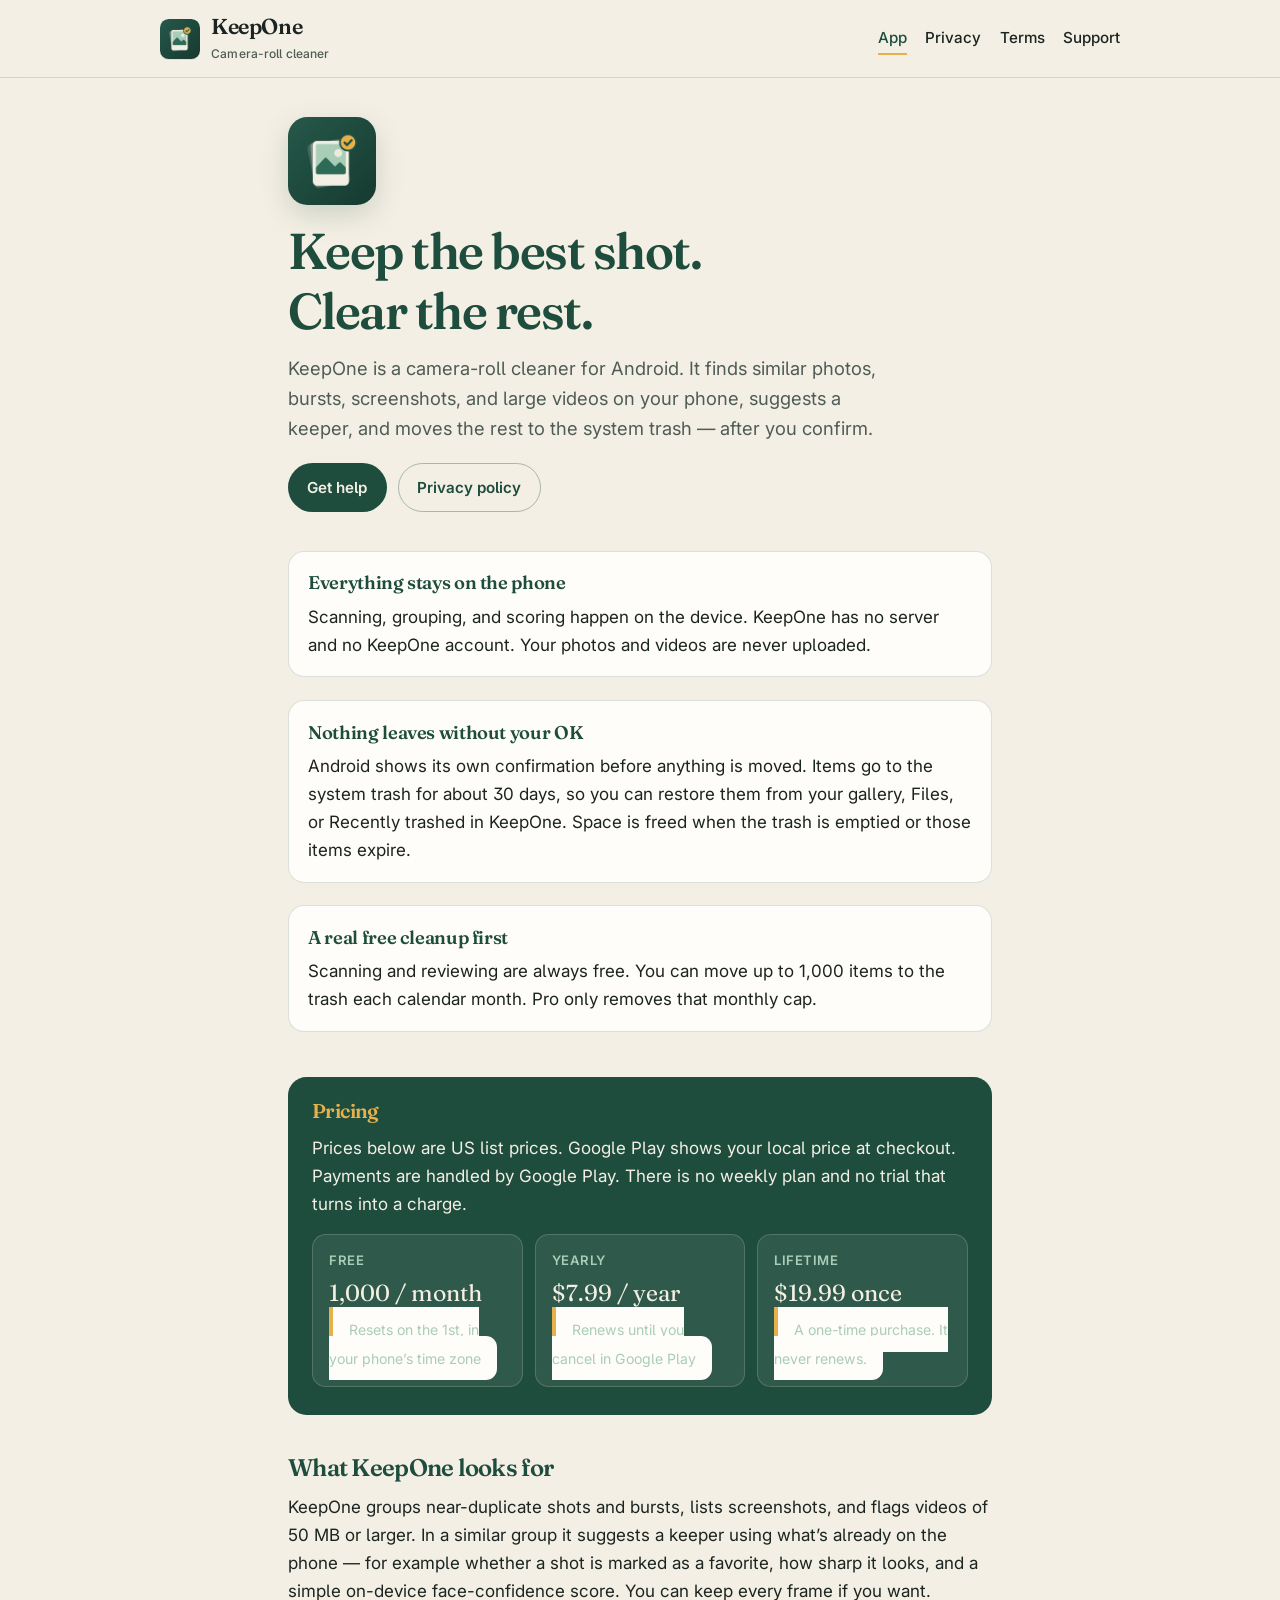
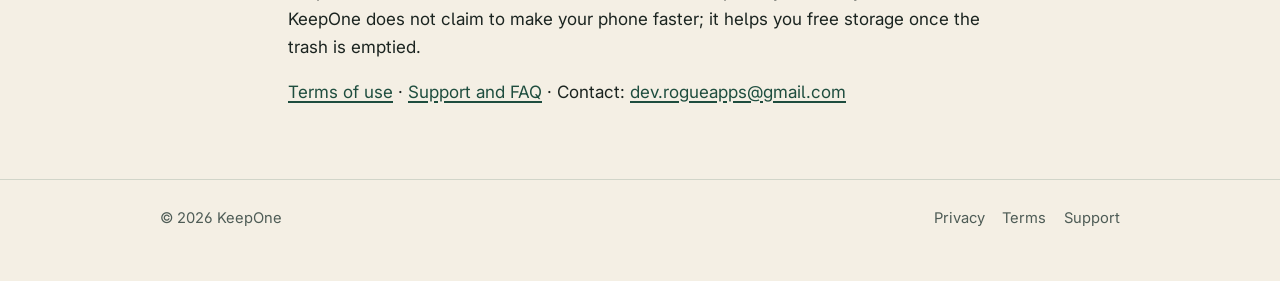
==== index.html @ 6fa1e662 "Publish KeepOne privacy, terms, and support pages." ====
<!DOCTYPE html>
<html lang="en-US">
<head>
  <meta charset="utf-8">
  <meta name="viewport" content="width=device-width, initial-scale=1">
  <title>KeepOne — keep the best shot, clear the rest</title>
  <meta name="description" content="KeepOne is a camera-roll cleaner for Android. It finds similar photos, bursts, screenshots, and large videos on your phone. Photos never leave the device.">
  <link rel="icon" href="favicon.ico" sizes="any">
  <link rel="icon" type="image/png" sizes="32x32" href="favicon-32.png">
  <link rel="apple-touch-icon" href="apple-touch-icon.png">
  <link rel="stylesheet" href="styles.css">
</head>
<body>
  <a class="skip" href="#main">Skip to content</a>
  <header class="site-header">
    <div class="header-inner">
      <a class="brand" href="index.html">
        <img src="icon-192.png" width="40" height="40" alt="">
        <span><span class="brand-name">KeepOne</span><span class="brand-tag">Camera-roll cleaner</span></span>
      </a>
      <nav aria-label="Site">
        <a href="index.html" aria-current="page">App</a>
        <a href="privacy.html">Privacy</a>
        <a href="terms.html">Terms</a>
        <a href="support.html">Support</a>
      </nav>
    </div>
  </header>

  <main id="main">
    <div class="wrap">
      <section class="hero">
        <img class="hero-icon" src="icon-192.png" width="88" height="88" alt="KeepOne icon: a stack of photos with a gold check on the front one">
        <div>
          <h1>Keep the best shot. Clear the rest.</h1>
          <p class="lede">KeepOne is a camera-roll cleaner for Android. It finds similar photos, bursts, screenshots, and large videos on your phone, suggests a keeper, and moves the rest to the system trash — after you confirm.</p>
          <div class="actions">
            <a class="btn btn-primary" href="support.html">Get help</a>
            <a class="btn btn-ghost" href="privacy.html">Privacy policy</a>
          </div>
        </div>
      </section>

      <ul class="points">
        <li>
          <strong>Everything stays on the phone</strong>
          <p>Scanning, grouping, and scoring happen on the device. KeepOne has no server and no KeepOne account. Your photos and videos are never uploaded.</p>
        </li>
        <li>
          <strong>Nothing leaves without your OK</strong>
          <p>Android shows its own confirmation before anything is moved. Items go to the system trash for about 30 days, so you can restore them from your gallery, Files, or Recently trashed in KeepOne. Space is freed when the trash is emptied or those items expire.</p>
        </li>
        <li>
          <strong>A real free cleanup first</strong>
          <p>Scanning and reviewing are always free. You can move up to 1,000 items to the trash each calendar month. Pro only removes that monthly cap.</p>
        </li>
      </ul>

      <section class="panel" aria-labelledby="pricing">
        <h2 id="pricing">Pricing</h2>
        <p>Prices below are US list prices. Google Play shows your local price at checkout. Payments are handled by Google Play. There is no weekly plan and no trial that turns into a charge.</p>
        <div class="prices">
          <div class="price">
            <span class="label">Free</span>
            <span class="amount">1,000 / month</span>
            <span class="note">Resets on the 1st, in your phone’s time zone</span>
          </div>
          <div class="price">
            <span class="label">Yearly</span>
            <span class="amount">$7.99 / year</span>
            <span class="note">Renews until you cancel in Google Play</span>
          </div>
          <div class="price">
            <span class="label">Lifetime</span>
            <span class="amount">$19.99 once</span>
            <span class="note">A one-time purchase. It never renews.</span>
          </div>
        </div>
      </section>

      <h2>What KeepOne looks for</h2>
      <p>KeepOne groups near-duplicate shots and bursts, lists screenshots, and flags videos of 50&nbsp;MB or larger. In a similar group it suggests a keeper using what’s already on the phone — for example whether a shot is marked as a favorite, how sharp it looks, and a simple on-device face-confidence score. You can keep every frame if you want. KeepOne does not claim to make your phone faster; it helps you free storage once the trash is emptied.</p>

      <p><a href="terms.html">Terms of use</a> · <a href="support.html">Support and FAQ</a> · Contact: <a href="mailto:dev.rogueapps@gmail.com">dev.rogueapps@gmail.com</a></p>
    </div>
  </main>

  <footer class="site-footer">
    <div class="footer-inner">
      <p>© 2026 KeepOne</p>
      <div class="footer-links">
        <a href="privacy.html">Privacy</a>
        <a href="terms.html">Terms</a>
        <a href="support.html">Support</a>
      </div>
    </div>
  </footer>
</body>
</html>
---- styles.css ----
@font-face {
  font-family: "Fraunces";
  src: url("fonts/fraunces.woff") format("woff");
  font-weight: 100 900;
  font-style: normal;
  font-display: swap;
}
@font-face {
  font-family: "Inter";
  src: url("fonts/inter.woff") format("woff");
  font-weight: 100 900;
  font-style: normal;
  font-display: swap;
}

:root {
  --evergreen: #1E4D3E;
  --honey: #E8B04B;
  --cream: #F4EFE4;
  --ink: #1B2420;
  --sage: #A9CDB6;
  --leaf: #3A8F5F;
  --paper: #fffdf9;
  --muted: #4e5c56;
  --line: rgba(30, 77, 62, 0.16);
  --focus: #1E4D3E;
  color-scheme: light;
}

*,
*::before,
*::after { box-sizing: border-box; }

html { scroll-behavior: smooth; }

body {
  margin: 0;
  background: var(--cream);
  color: var(--ink);
  font-family: Inter, "Segoe UI", system-ui, sans-serif;
  font-size: 1.0625rem;
  line-height: 1.65;
  font-feature-settings: "ss01", "cv05";
}

.skip {
  position: absolute;
  left: 1rem;
  top: -4rem;
  background: var(--evergreen);
  color: var(--cream);
  padding: 0.5rem 0.9rem;
  border-radius: 0.4rem;
  z-index: 20;
}
.skip:focus { top: 1rem; }

a {
  color: var(--evergreen);
  text-underline-offset: 0.18em;
  text-decoration-thickness: 1.5px;
}
a:hover { color: #16382d; }
a:focus-visible,
button:focus-visible {
  outline: 3px solid var(--honey);
  outline-offset: 3px;
}

.site-header {
  border-bottom: 1px solid var(--line);
  background: rgba(244, 239, 228, 0.92);
  backdrop-filter: blur(10px);
  position: sticky;
  top: 0;
  z-index: 10;
}
.header-inner,
.footer-inner,
.wrap {
  width: min(44rem, calc(100% - 2.4rem));
  margin: 0 auto;
}
.header-inner {
  width: min(60rem, calc(100% - 2.4rem));
  display: flex;
  align-items: center;
  justify-content: space-between;
  gap: 1rem;
  padding: 0.85rem 0;
  flex-wrap: wrap;
}
.brand {
  display: flex;
  align-items: center;
  gap: 0.7rem;
  text-decoration: none;
  color: var(--ink);
}
.brand img {
  width: 2.5rem;
  height: 2.5rem;
  border-radius: 22%;
  box-shadow: 0 1px 0 rgba(27, 36, 32, 0.08);
}
.brand-name {
  font-family: Fraunces, Georgia, serif;
  font-weight: 600;
  font-size: 1.35rem;
  letter-spacing: -0.02em;
  line-height: 1;
}
.brand-tag {
  display: block;
  font-family: Inter, sans-serif;
  font-size: 0.75rem;
  font-weight: 500;
  color: var(--muted);
  margin-top: 0.15rem;
  letter-spacing: 0.01em;
}
nav {
  display: flex;
  gap: 0.2rem 1.15rem;
  flex-wrap: wrap;
}
nav a {
  text-decoration: none;
  font-weight: 500;
  font-size: 0.95rem;
  color: var(--ink);
  padding: 0.2rem 0;
  border-bottom: 2px solid transparent;
}
nav a:hover { color: var(--evergreen); }
nav a[aria-current="page"] {
  color: var(--evergreen);
  border-bottom-color: var(--honey);
}

main { padding: 2.4rem 0 3.6rem; }

.hero {
  display: grid;
  justify-items: start;
  gap: 1.1rem;
  margin-bottom: 2.4rem;
}
.hero img.hero-icon {
  width: 5.5rem;
  height: 5.5rem;
  border-radius: 22%;
  box-shadow: 0 10px 28px rgba(30, 77, 62, 0.18);
}
h1, h2, h3 {
  font-family: Fraunces, Georgia, serif;
  font-weight: 600;
  letter-spacing: -0.03em;
  line-height: 1.18;
  color: var(--evergreen);
}
h1 {
  font-size: clamp(2.15rem, 5vw, 3.15rem);
  margin: 0 0 0.7rem;
  max-width: 14ch;
}
h1.page-title { max-width: none; font-size: clamp(1.9rem, 4vw, 2.5rem); }
.lede {
  font-size: 1.15rem;
  color: var(--muted);
  margin: 0 0 1.2rem;
  max-width: 38rem;
}
.meta {
  color: var(--muted);
  font-size: 0.92rem;
  margin: 0 0 2rem;
}

.actions { display: flex; flex-wrap: wrap; gap: 0.7rem; }
.btn {
  display: inline-flex;
  align-items: center;
  justify-content: center;
  padding: 0.7rem 1.15rem;
  border-radius: 999px;
  font-weight: 600;
  font-size: 0.95rem;
  text-decoration: none;
  border: 1.5px solid transparent;
}
.btn-primary {
  background: var(--evergreen);
  color: var(--cream);
}
.btn-primary:hover { background: #16382d; color: var(--cream); }
.btn-ghost {
  background: transparent;
  color: var(--evergreen);
  border-color: rgba(30, 77, 62, 0.35);
}
.btn-ghost:hover { background: rgba(30, 77, 62, 0.06); color: var(--evergreen); }

.points {
  list-style: none;
  margin: 0 0 2.4rem;
  padding: 0;
  display: grid;
  gap: 1rem;
}
.points li {
  background: var(--paper);
  border: 1px solid var(--line);
  border-radius: 1rem;
  padding: 1.05rem 1.2rem 1.1rem;
}
.points strong {
  display: block;
  font-family: Fraunces, Georgia, serif;
  font-size: 1.15rem;
  font-weight: 600;
  color: var(--evergreen);
  margin-bottom: 0.25rem;
  letter-spacing: -0.02em;
}
.points p { margin: 0; color: var(--ink); }

.panel {
  background: var(--evergreen);
  color: var(--cream);
  border-radius: 1.15rem;
  padding: 1.4rem 1.5rem 1.5rem;
  margin: 0 0 2.4rem;
}
.panel h2 { color: var(--honey); margin: 0 0 0.7rem; font-size: 1.25rem; }
.panel p, .panel li { color: var(--cream); }
.panel p { margin: 0 0 0.7rem; }
.panel p:last-child { margin-bottom: 0; }
.panel a { color: var(--honey); }
.prices {
  display: grid;
  grid-template-columns: 1fr;
  gap: 0.75rem;
  margin: 1rem 0 0.3rem;
}
@media (min-width: 36rem) {
  .prices { grid-template-columns: 1fr 1fr 1fr; }
}
.price {
  background: rgba(244, 239, 228, 0.08);
  border: 1px solid rgba(244, 239, 228, 0.18);
  border-radius: 0.85rem;
  padding: 0.9rem 1rem;
}
.price .label { display: block; font-size: 0.82rem; letter-spacing: 0.04em; text-transform: uppercase; color: var(--sage); font-weight: 600; }
.price .amount {
  font-family: Fraunces, Georgia, serif;
  font-size: 1.45rem;
  display: block;
  margin: 0.15rem 0 0.2rem;
}
.price .note { font-size: 0.88rem; color: var(--sage); }

h2 { font-size: 1.5rem; margin: 2.2rem 0 0.7rem; }
h3 { font-size: 1.15rem; margin: 1.5rem 0 0.4rem; color: var(--ink); }
p { margin: 0 0 1rem; }
ul, ol { margin: 0 0 1rem; padding-left: 1.2rem; }
li { margin: 0 0 0.4rem; }
li > ul, li > ol { margin-top: 0.35rem; margin-bottom: 0.35rem; }

.toc {
  background: var(--paper);
  border: 1px solid var(--line);
  border-radius: 1rem;
  padding: 1rem 1.2rem;
  margin: 0 0 2rem;
}
.toc p { margin: 0 0 0.4rem; font-weight: 600; font-size: 0.92rem; }
.toc ol { margin: 0; padding-left: 1.15rem; }
.toc a { text-decoration: none; }
.toc a:hover { text-decoration: underline; }

.placeholder {
  display: inline-block;
  font-family: ui-monospace, "SF Mono", Menlo, Consolas, monospace;
  font-size: 0.92em;
  font-weight: 600;
  background: #fff4d4;
  color: #5a3d00;
  border: 1px dashed #c9921c;
  border-radius: 0.35rem;
  padding: 0.05rem 0.4rem;
  letter-spacing: 0.02em;
}
.note {
  background: var(--paper);
  border-left: 4px solid var(--honey);
  padding: 0.85rem 1rem;
  border-radius: 0 0.7rem 0.7rem 0;
  margin: 0 0 1.2rem;
}
.note p:last-child { margin-bottom: 0; }

details {
  background: var(--paper);
  border: 1px solid var(--line);
  border-radius: 0.85rem;
  padding: 0.85rem 1.05rem;
  margin: 0 0 0.65rem;
}
details[open] { padding-bottom: 0.2rem; }
summary {
  cursor: pointer;
  font-weight: 600;
  color: var(--evergreen);
  list-style: none;
}
summary::-webkit-details-marker { display: none; }
summary::before {
  content: "";
  display: inline-block;
  width: 0.45rem;
  height: 0.45rem;
  border-right: 2px solid var(--honey);
  border-bottom: 2px solid var(--honey);
  transform: rotate(-45deg);
  margin-right: 0.65rem;
  position: relative;
  top: -0.1rem;
}
details[open] summary::before { transform: rotate(45deg); top: -0.15rem; }
details p:last-of-type { margin-bottom: 0.5rem; }

.site-footer {
  border-top: 1px solid var(--line);
  padding: 1.6rem 0 2.2rem;
  color: var(--muted);
  font-size: 0.92rem;
}
.footer-inner {
  width: min(60rem, calc(100% - 2.4rem));
  display: flex;
  flex-wrap: wrap;
  gap: 0.6rem 1.2rem;
  justify-content: space-between;
  align-items: baseline;
}
.footer-links { display: flex; flex-wrap: wrap; gap: 0.8rem 1.1rem; }
.footer-links a { color: var(--muted); text-decoration: none; }
.footer-links a:hover { color: var(--evergreen); text-decoration: underline; }

@media (prefers-reduced-motion: reduce) {
  html { scroll-behavior: auto; }
}
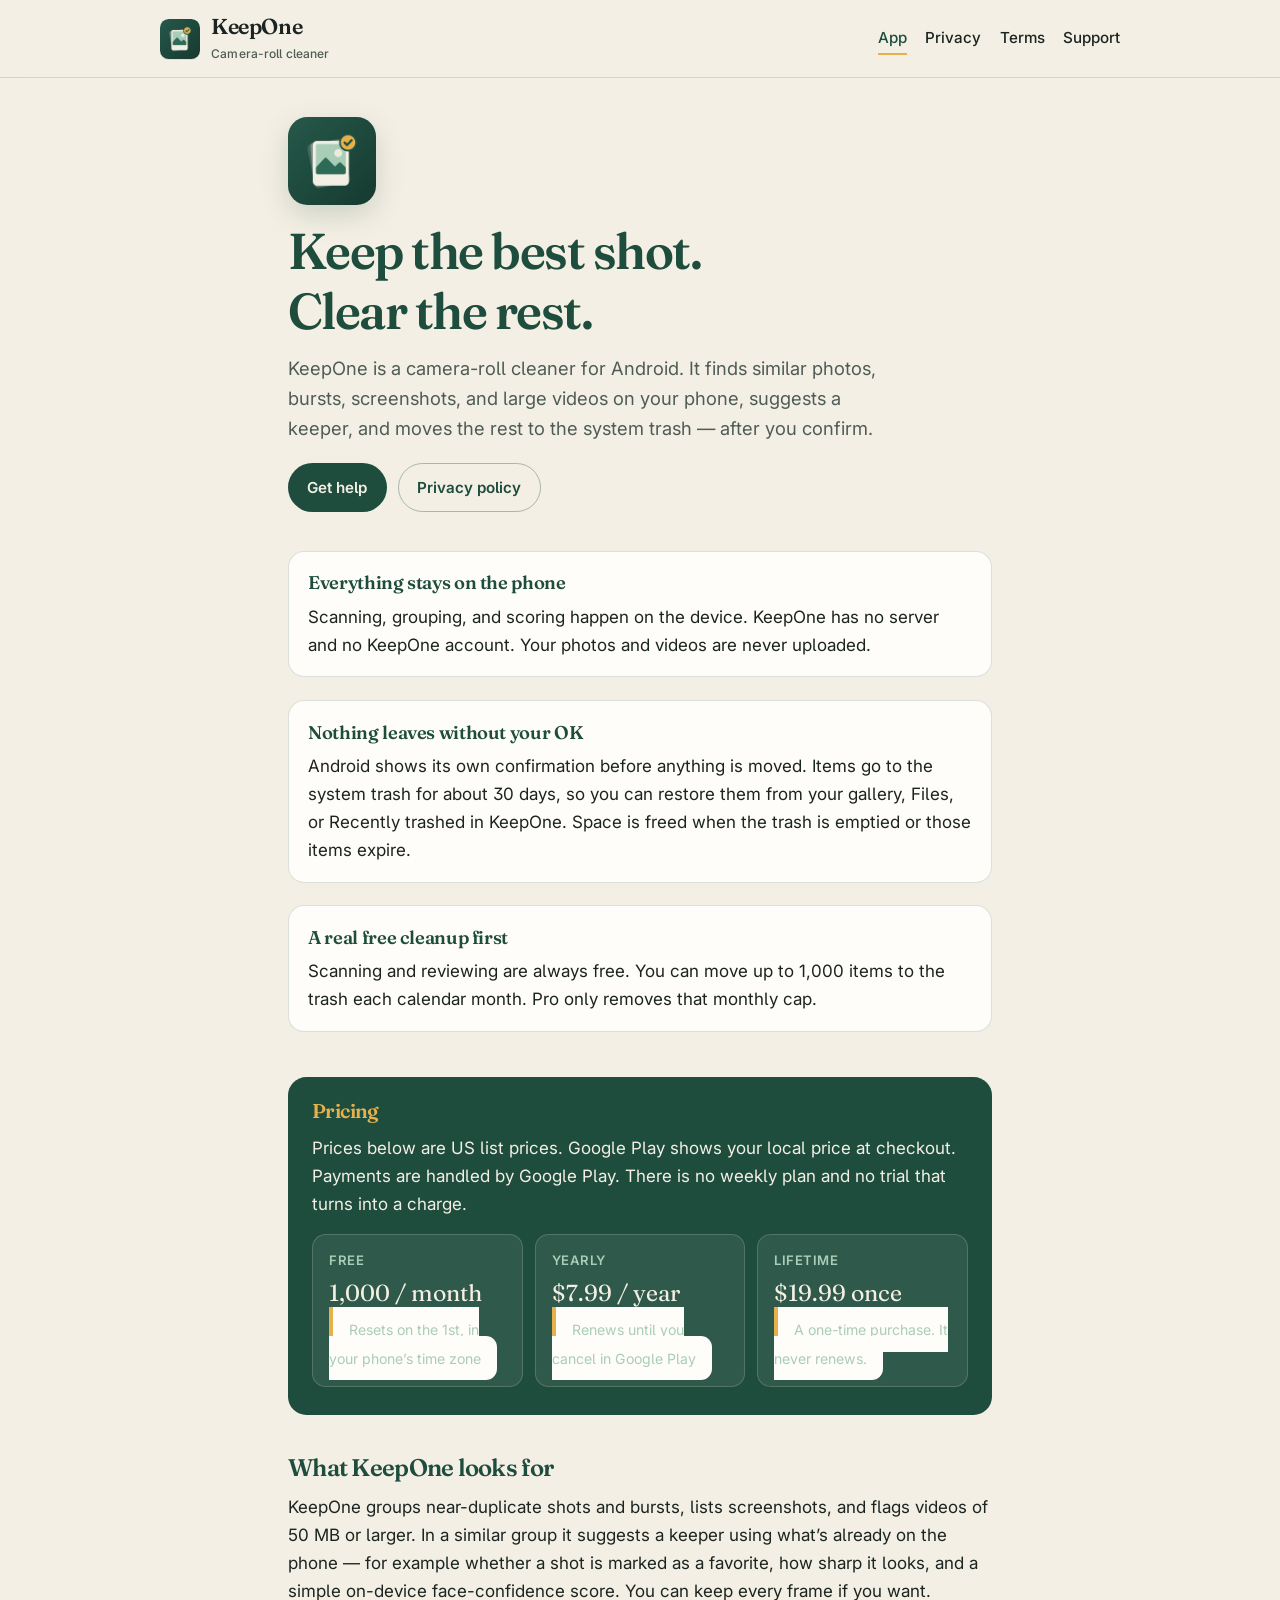
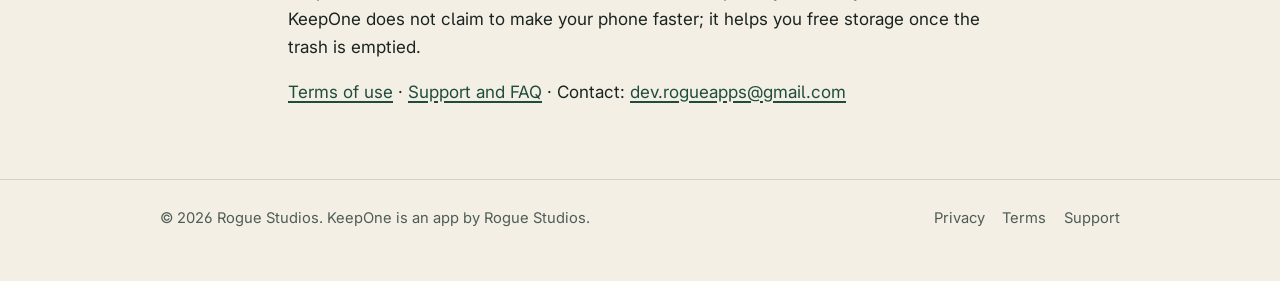
==== commit b60ae80e: "Name Rogue Studios as developer" ====
--- a/index.html
+++ b/index.html
@@ -87,7 +87,7 @@
 
   <footer class="site-footer">
     <div class="footer-inner">
-      <p>© 2026 KeepOne</p>
+      <p>© 2026 Rogue Studios. KeepOne is an app by Rogue Studios.</p>
       <div class="footer-links">
         <a href="privacy.html">Privacy</a>
         <a href="terms.html">Terms</a>
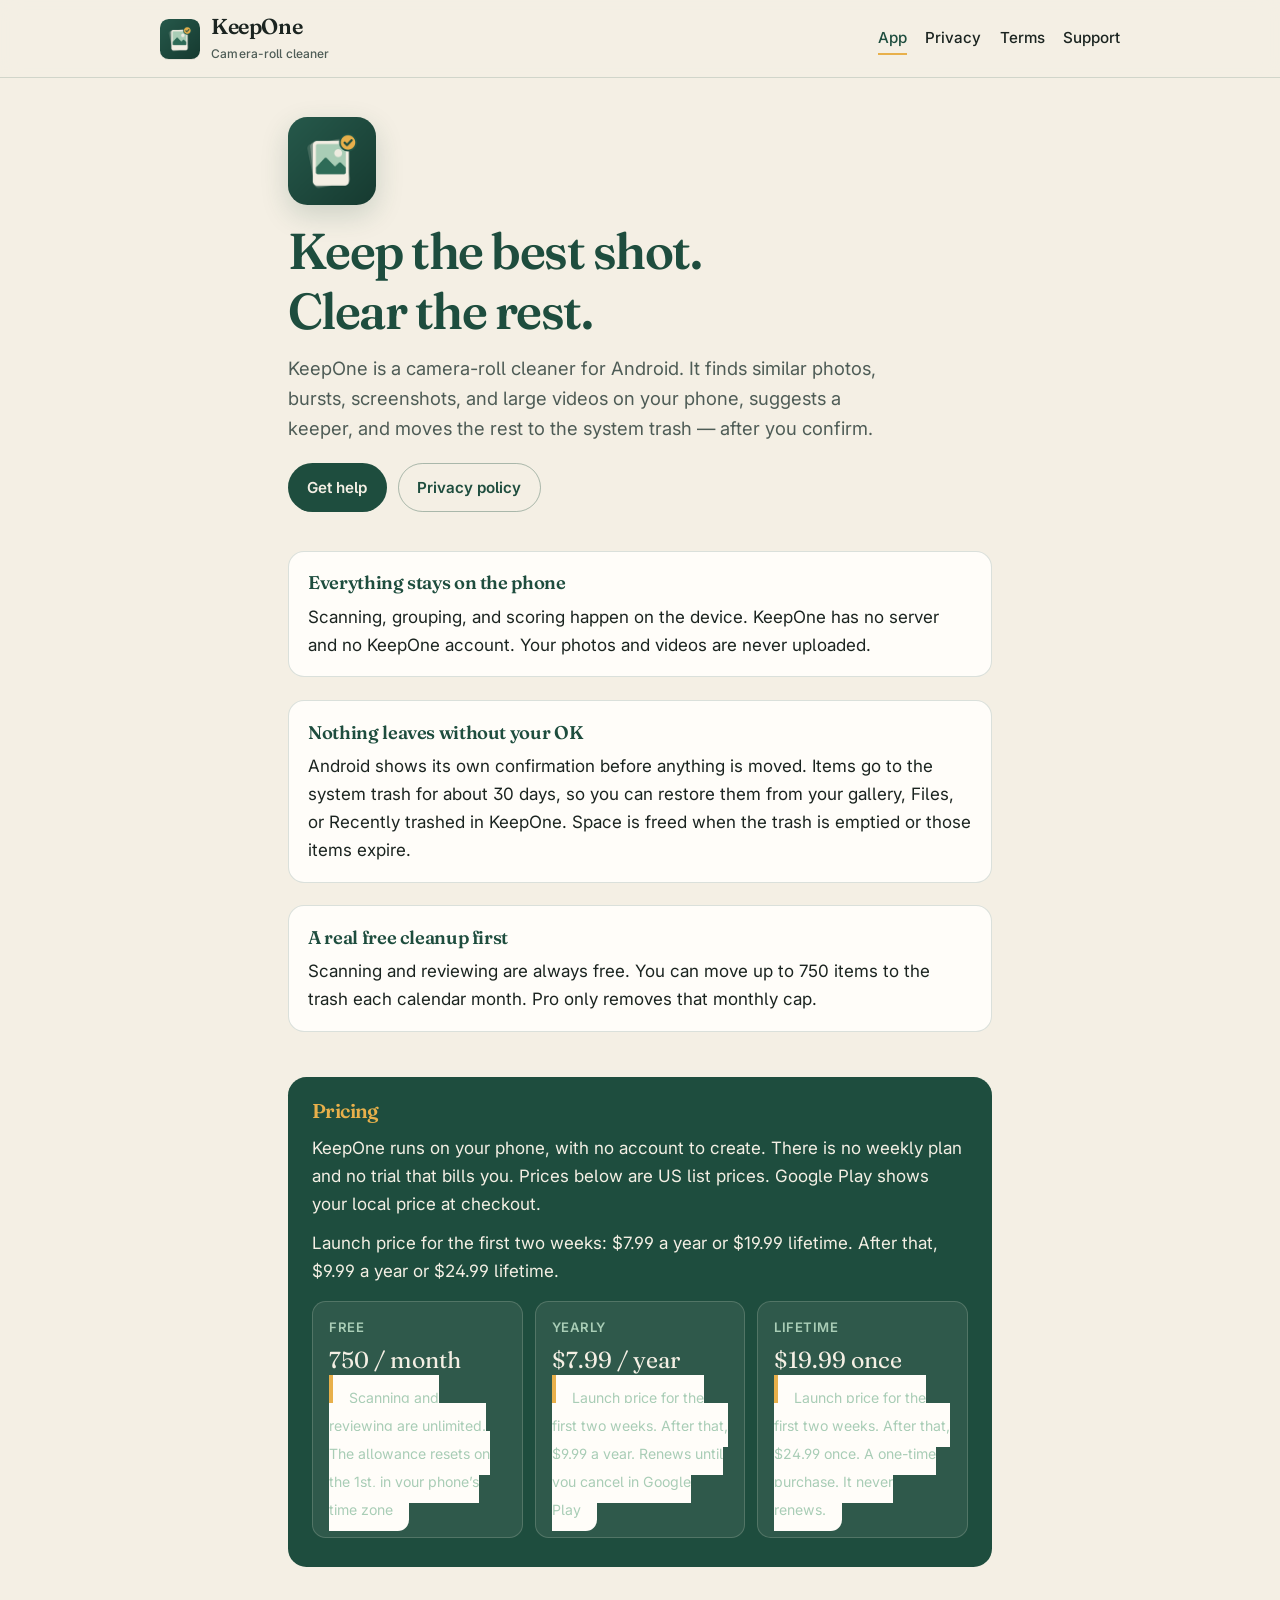
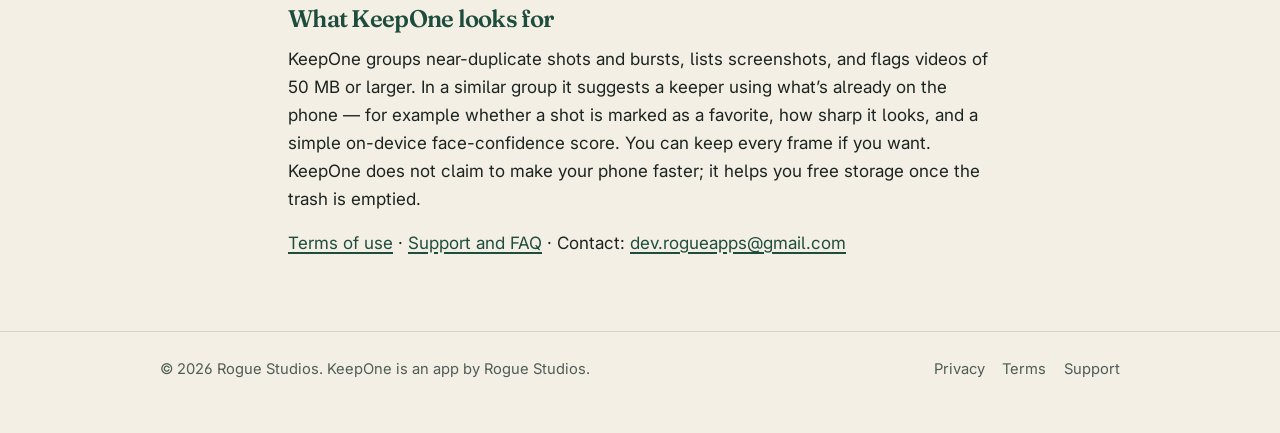
==== commit 12183fa2: "Update pricing: 750 free items, two-week launch sale." ====
--- a/index.html
+++ b/index.html
@@ -52,28 +52,29 @@
         </li>
         <li>
           <strong>A real free cleanup first</strong>
-          <p>Scanning and reviewing are always free. You can move up to 1,000 items to the trash each calendar month. Pro only removes that monthly cap.</p>
+          <p>Scanning and reviewing are always free. You can move up to 750 items to the trash each calendar month. Pro only removes that monthly cap.</p>
         </li>
       </ul>
 
       <section class="panel" aria-labelledby="pricing">
         <h2 id="pricing">Pricing</h2>
-        <p>Prices below are US list prices. Google Play shows your local price at checkout. Payments are handled by Google Play. There is no weekly plan and no trial that turns into a charge.</p>
+        <p>KeepOne runs on your phone, with no account to create. There is no weekly plan and no trial that bills you. Prices below are US list prices. Google Play shows your local price at checkout.</p>
+        <p>Launch price for the first two weeks: $7.99 a year or $19.99 lifetime. After that, $9.99 a year or $24.99 lifetime.</p>
         <div class="prices">
           <div class="price">
             <span class="label">Free</span>
-            <span class="amount">1,000 / month</span>
-            <span class="note">Resets on the 1st, in your phone’s time zone</span>
+            <span class="amount">750 / month</span>
+            <span class="note">Scanning and reviewing are unlimited. The allowance resets on the 1st, in your phone’s time zone</span>
           </div>
           <div class="price">
             <span class="label">Yearly</span>
             <span class="amount">$7.99 / year</span>
-            <span class="note">Renews until you cancel in Google Play</span>
+            <span class="note">Launch price for the first two weeks. After that, $9.99 a year. Renews until you cancel in Google Play</span>
           </div>
           <div class="price">
             <span class="label">Lifetime</span>
             <span class="amount">$19.99 once</span>
-            <span class="note">A one-time purchase. It never renews.</span>
+            <span class="note">Launch price for the first two weeks. After that, $24.99 once. A one-time purchase. It never renews.</span>
           </div>
         </div>
       </section>
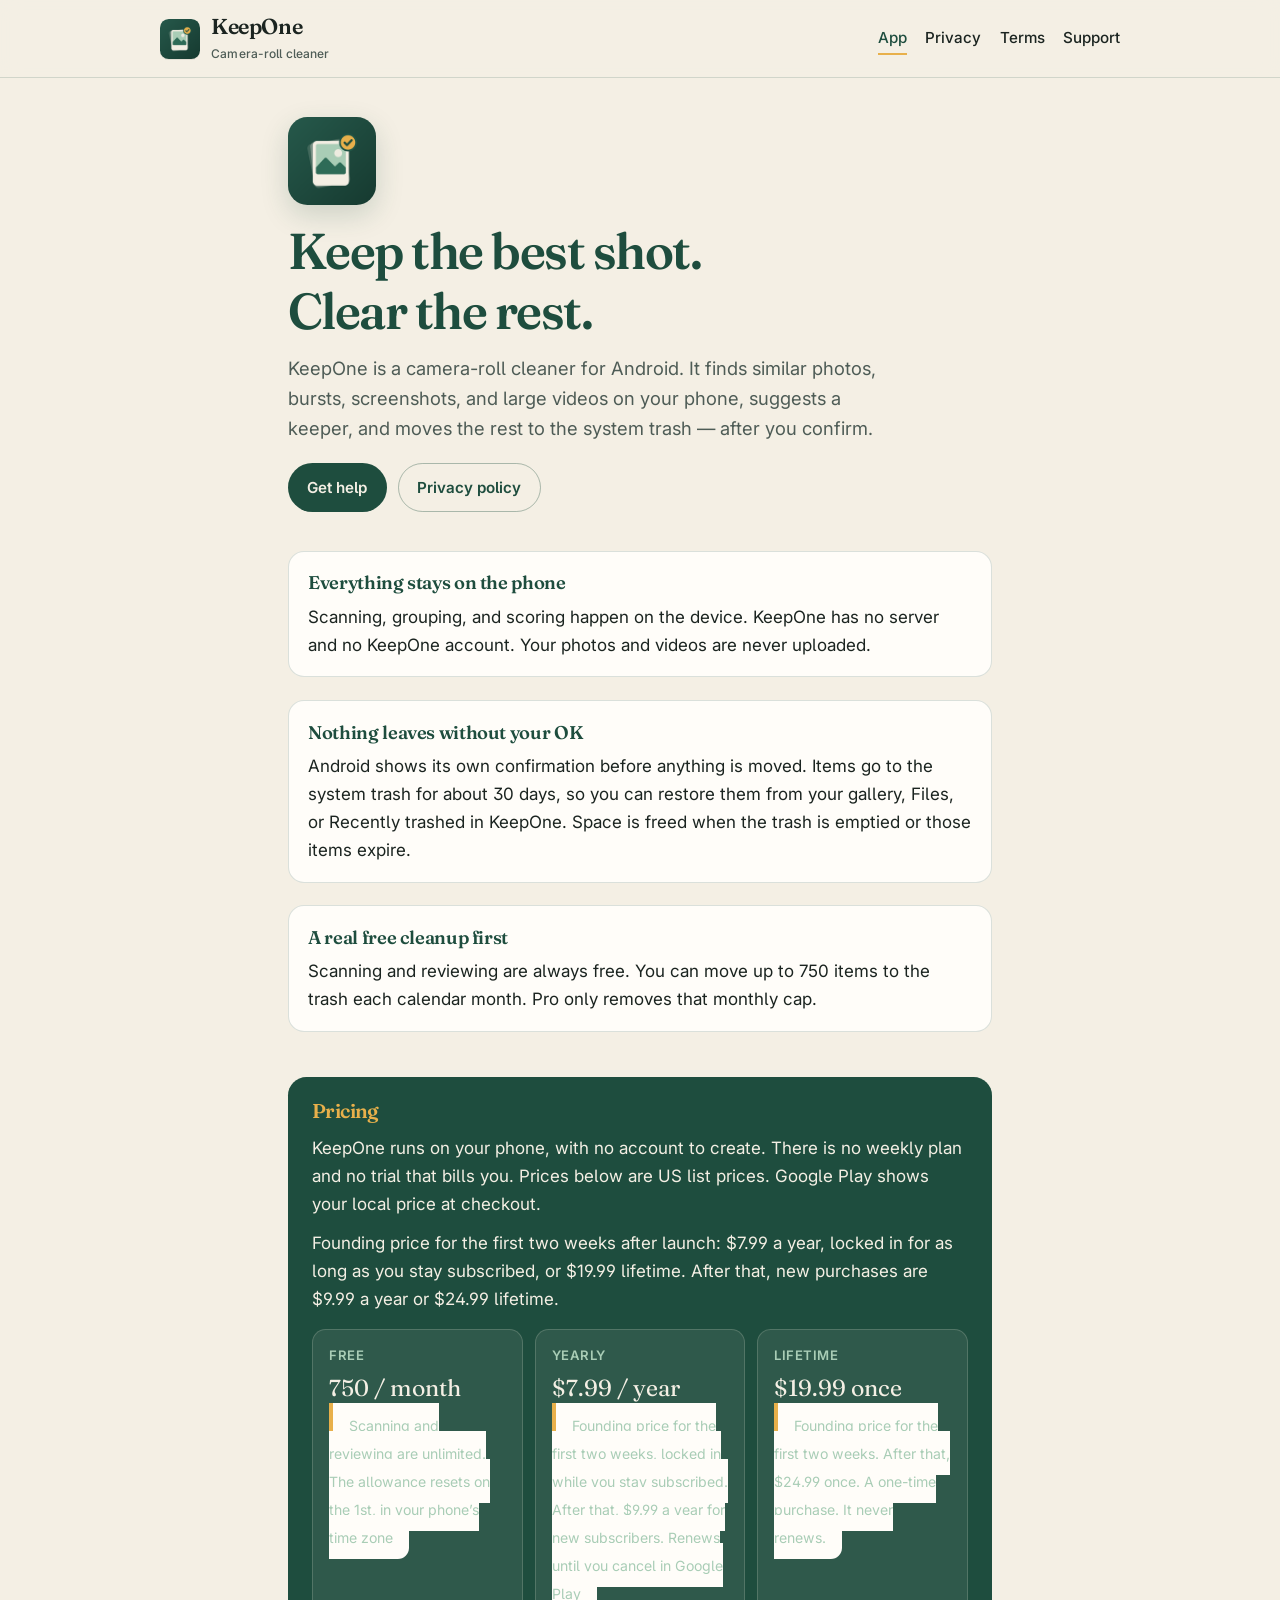
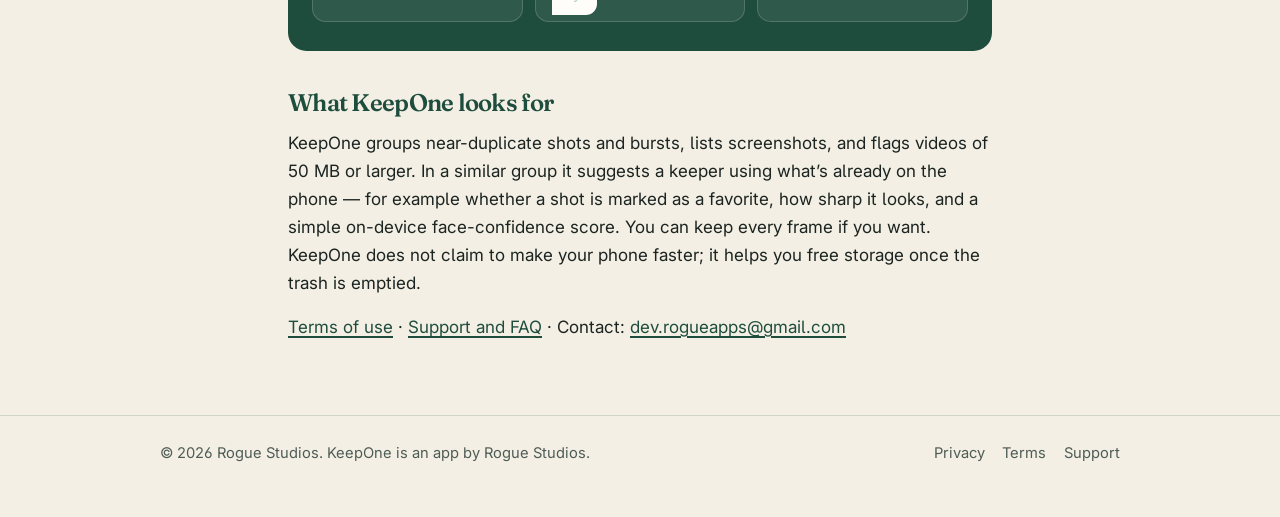
==== commit 1055cc93: "Founding price: $7.99/yr locked in for early subscribers" ====
--- a/index.html
+++ b/index.html
@@ -59,7 +59,7 @@
       <section class="panel" aria-labelledby="pricing">
         <h2 id="pricing">Pricing</h2>
         <p>KeepOne runs on your phone, with no account to create. There is no weekly plan and no trial that bills you. Prices below are US list prices. Google Play shows your local price at checkout.</p>
-        <p>Launch price for the first two weeks: $7.99 a year or $19.99 lifetime. After that, $9.99 a year or $24.99 lifetime.</p>
+        <p>Founding price for the first two weeks after launch: $7.99 a year, locked in for as long as you stay subscribed, or $19.99 lifetime. After that, new purchases are $9.99 a year or $24.99 lifetime.</p>
         <div class="prices">
           <div class="price">
             <span class="label">Free</span>
@@ -69,12 +69,12 @@
           <div class="price">
             <span class="label">Yearly</span>
             <span class="amount">$7.99 / year</span>
-            <span class="note">Launch price for the first two weeks. After that, $9.99 a year. Renews until you cancel in Google Play</span>
+            <span class="note">Founding price for the first two weeks, locked in while you stay subscribed. After that, $9.99 a year for new subscribers. Renews until you cancel in Google Play</span>
           </div>
           <div class="price">
             <span class="label">Lifetime</span>
             <span class="amount">$19.99 once</span>
-            <span class="note">Launch price for the first two weeks. After that, $24.99 once. A one-time purchase. It never renews.</span>
+            <span class="note">Founding price for the first two weeks. After that, $24.99 once. A one-time purchase. It never renews.</span>
           </div>
         </div>
       </section>
